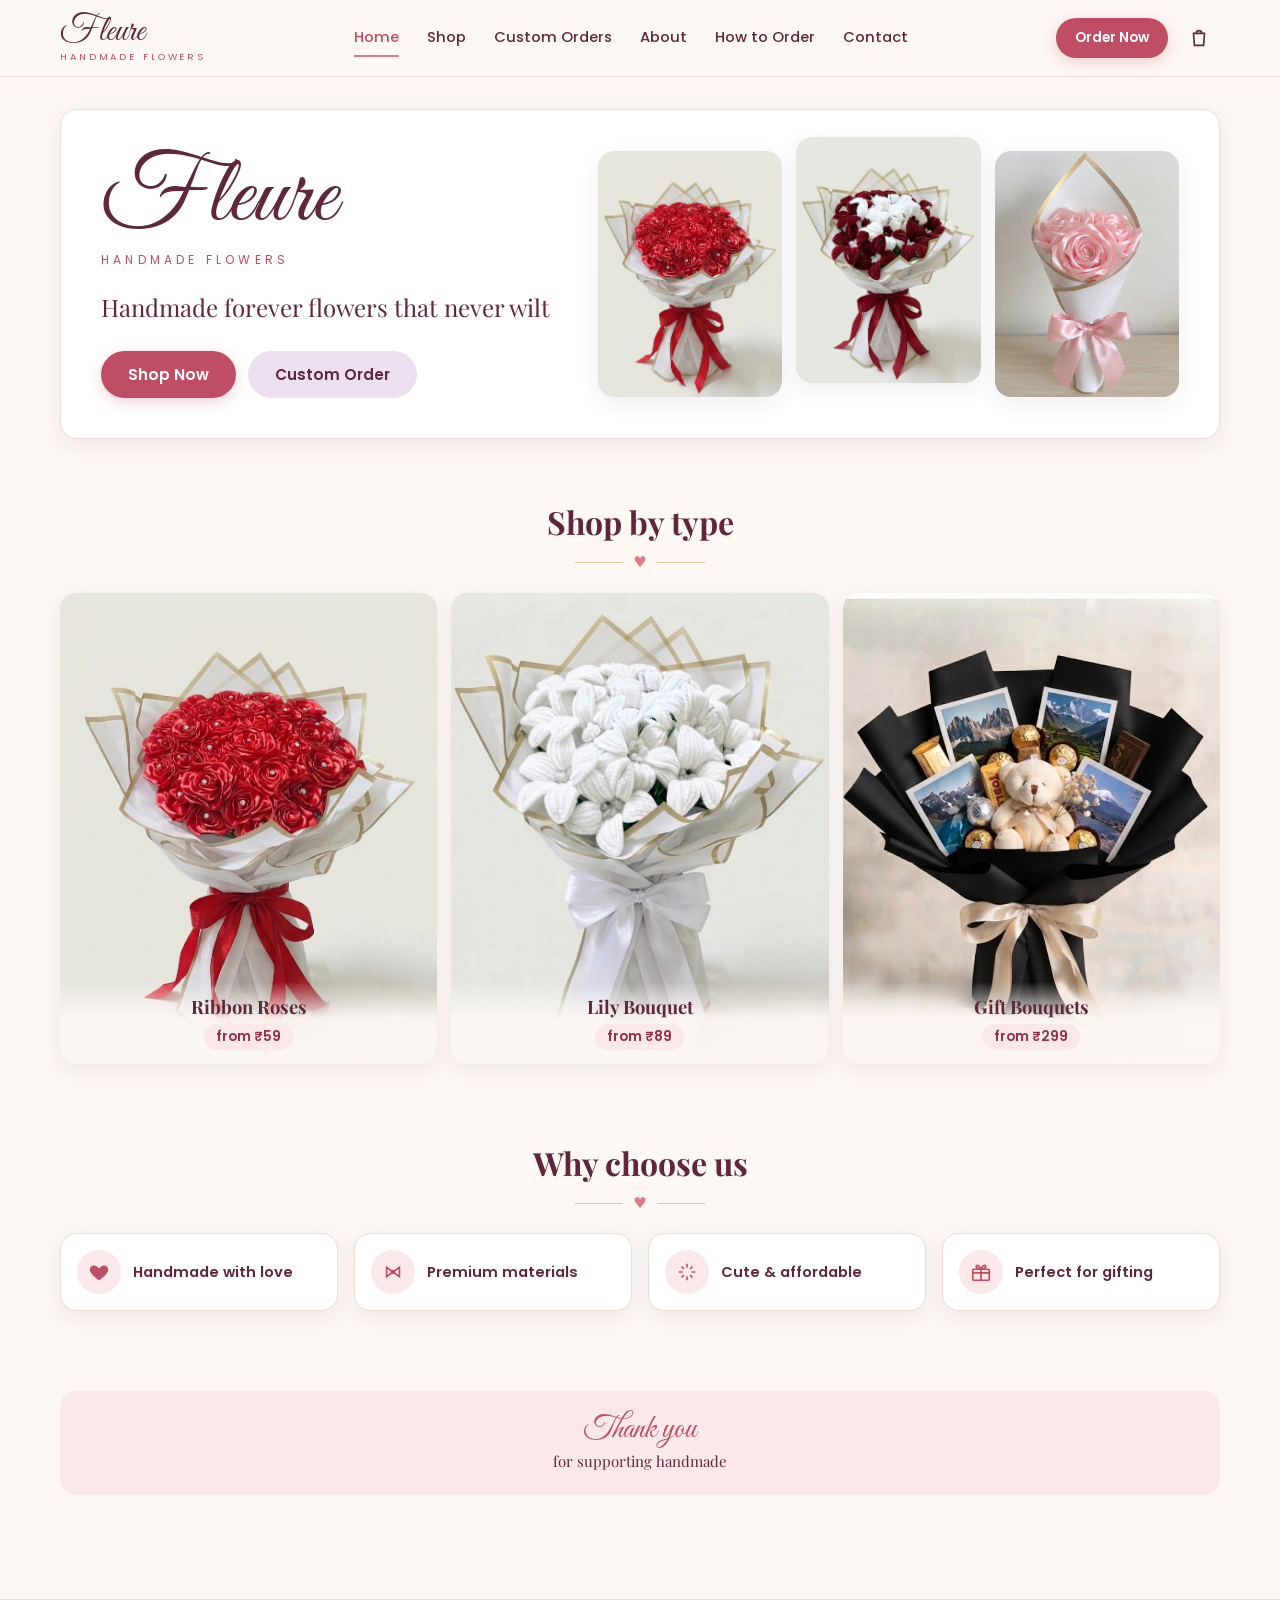
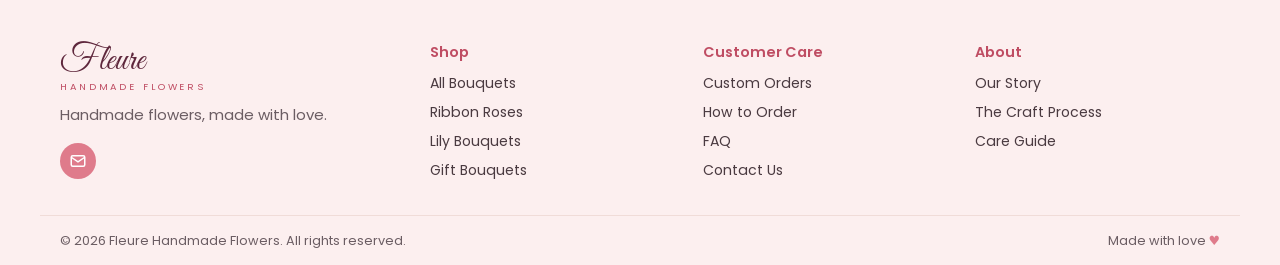
==== index.html @ 78aa7c86 "Shop email, payment step with QR and screenshot upload, save screenshots to Drive Co-Authored-By: Cl" ====
<!doctype html>
<html lang="en">
<head>
<meta charset="utf-8">
<meta name="viewport" content="width=device-width, initial-scale=1">
<link rel="preconnect" href="https://fonts.googleapis.com">
<link rel="preconnect" href="https://fonts.gstatic.com" crossorigin>
<link href="https://fonts.googleapis.com/css2?family=Great+Vibes&family=Playfair+Display:wght@500;600;700&family=Poppins:wght@400;500;600&display=swap" rel="stylesheet">
<link rel="stylesheet" href="assets/css/styles.css?v=202610241151">
<link rel="icon" href="assets/favicon.svg" type="image/svg+xml">
<title>Fleure | Handmade Flower Bouquets</title>
<meta name="description" content="Handmade forever flowers that never wilt: pipe-cleaner and satin ribbon bouquets, made to order. Order online.">
</head>
<body data-page="home">
<main id="main">
  <section class="hero">
    <div class="container">
      <div class="hero-card panel">
        <div>
          <h1 class="hero-brand" data-shop-name>Fleure</h1>
          <p class="hero-sub">Handmade Flowers</p>
          <p class="hero-tagline">Handmade forever flowers that never wilt</p>
          <div class="hero-actions">
            <a class="btn btn-primary" href="shop.html">Shop Now</a>
            <a class="btn btn-secondary" href="custom.html">Custom Order</a>
          </div>
        </div>
        <div class="hero-images">
          <img src="assets/photos/rose-red_white-wrap.jpg" alt="Red satin ribbon roses in white wrap" width="300" height="400">
          <img src="assets/photos/lily-red-white_white-wrap.jpg" alt="Red and white pipe-cleaner lily bouquet" width="300" height="400">
          <img src="assets/sizes/pink/white-plain-3.jpg" alt="Pink satin ribbon roses in white wrap" width="300" height="400">
        </div>
      </div>
    </div>
  </section>

  <section class="section-tight">
    <div class="container">
      <h2 class="section-title">Shop by type</h2>
      <div class="divider">♥</div>
      <div class="cat-grid" id="categories"></div>
    </div>
  </section>

  <section class="section-tight">
    <div class="container">
      <h2 class="section-title">Why choose us</h2>
      <div class="divider">♥</div>
      <div class="features" id="why"></div>
    </div>
  </section>

  <section class="section-tight" id="reviews" hidden>
    <div class="container">
      <h2 class="section-title">What our customers say</h2>
      <div class="divider">♥</div>
      <div class="features" id="review-list"></div>
    </div>
  </section>

  <section class="section-tight">
    <div class="container">
      <div class="thanks"><span class="script">Thank you</span>for supporting handmade</div>
    </div>
  </section>
</main>
<script src="assets/js/data.js?v=202610241151"></script>
<script src="assets/js/bouquet.js?v=202610241151"></script>
<script src="assets/js/app.js?v=202610241151"></script>
<script>
  document.querySelectorAll("[data-shop-name]").forEach((el) => (el.textContent = SHOP.name));


  const catImage = { ribbon: "red-ribbon-roses", lily: "white-lily-bouquet", gift: "photo-teddy-bouquet" };
  document.getElementById("categories").innerHTML = CATEGORIES.map((c) => `
    <a class="cat-tile" href="shop.html#${c.id}">
      <img src="${productImage(byId(catImage[c.id]))}" alt="" loading="lazy" width="300" height="375">
      <div class="cat-label"><h3>${esc(c.short)}</h3><span class="price">${esc(c.priceLabel)}</span></div>
    </a>`).join("");

  document.getElementById("why").innerHTML = [
    ["heart", "Handmade with love"], ["ribbon", "Premium materials"], ["sparkle", "Cute & affordable"], ["gift", "Perfect for gifting"],
  ].map(([icon, text]) => `<div class="feature panel"><span class="feature-icon">${ICONS[icon]}</span><strong>${text}</strong></div>`).join("");

  if (REVIEWS.length) {
    document.getElementById("reviews").hidden = false;
    document.getElementById("review-list").innerHTML = REVIEWS.map((r) => `<blockquote class="panel" style="margin:0;padding:18px"><p>“${esc(r.text)}”</p><cite class="muted">— ${esc(r.name)}</cite></blockquote>`).join("");
  }
</script>
</body>
</html>
---- assets/css/styles.css ----
/* Design tokens taken from the Canva design "Handmade flower shop website" */
:root {
  --bg: #fdf8f4;            /* cream page background */
  --surface: #ffffff;       /* cards */
  --blush: #fbe9ea;         /* soft pink bands */
  --blush-2: #fcefef;       /* footer */
  --lavender: #ecdff0;      /* secondary button and accents */
  --line: #f0dcd8;          /* card borders */
  --plum: #5e273c;          /* main headings and text */
  --wine: #8f3047;          /* page titles */
  --rose: #df7b8b;          /* pink accents, badges, hearts */
  --rose-strong: #bf4d63;   /* buttons: design pink deepened so white text passes contrast */
  --rose-strong-hover: #a63f55;
  --gold: #c9a46a;
  --text: #4a3a40;
  --muted: #6b5d63;

  --font-heading: "Playfair Display", Georgia, serif;
  --font-script: "Great Vibes", cursive;
  --font-body: "Poppins", system-ui, sans-serif;

  --radius: 16px;
  --radius-sm: 10px;
  --pill: 999px;
  --shadow: 0 6px 20px rgba(94, 39, 60, 0.08);
  --shadow-hover: 0 10px 28px rgba(94, 39, 60, 0.14);
  --container: 1200px;
  --gap: 24px;
}

*, *::before, *::after { box-sizing: border-box; }
html { scroll-behavior: smooth; }
body {
  margin: 0;
  background: var(--bg);
  color: var(--text);
  font-family: var(--font-body);
  font-size: 15px;
  line-height: 1.65;
  -webkit-font-smoothing: antialiased;
}
img { max-width: 100%; height: auto; display: block; }
[hidden] { display: none !important; }
a { color: inherit; text-decoration: none; }
button, input, select, textarea { font: inherit; color: inherit; }
h1, h2, h3 { font-family: var(--font-heading); color: var(--plum); line-height: 1.2; margin: 0 0 .5em; }
h1 { font-size: clamp(2rem, 4vw, 3rem); color: var(--wine); }
h2 { font-size: clamp(1.5rem, 2.6vw, 2rem); }
h3 { font-size: 1.15rem; }
p { margin: 0 0 1em; }
.container { max-width: var(--container); margin: 0 auto; padding: 0 20px; }
.script { font-family: var(--font-script); color: var(--rose-strong); font-size: 1.5em; line-height: 1.1; }
.muted { color: var(--muted); }
.center { text-align: center; }
.visually-hidden { position: absolute; width: 1px; height: 1px; overflow: hidden; clip: rect(0 0 0 0); white-space: nowrap; }

:focus-visible { outline: 2px solid var(--plum); outline-offset: 3px; border-radius: 4px; }
.skip-link { position: absolute; left: -999px; top: 8px; background: var(--plum); color: #fff; padding: 8px 14px; border-radius: var(--pill); z-index: 100; }
.skip-link:focus { left: 8px; }

/* Heart divider used under section titles */
.divider { display: flex; align-items: center; justify-content: center; gap: 10px; color: var(--rose); margin: 4px auto 18px; }
.divider::before, .divider::after { content: ""; width: 48px; height: 1px; background: var(--gold); opacity: .6; }

/* Buttons */
.btn {
  display: inline-flex; align-items: center; justify-content: center; gap: 8px;
  min-height: 46px; padding: 10px 26px; border-radius: var(--pill); border: 1.5px solid transparent;
  font-weight: 600; font-size: .95rem; cursor: pointer;
  transition: background-color .2s ease, transform .2s ease, box-shadow .2s ease;
}
.btn svg { width: 18px; height: 18px; flex: none; }
.btn-primary { background: var(--rose-strong); color: #fff; box-shadow: 0 4px 14px rgba(191, 77, 99, .25); }
.btn-primary:hover { background: var(--rose-strong-hover); transform: translateY(-1px); }
.btn-secondary { background: var(--lavender); color: var(--plum); }
.btn-secondary:hover { background: #e2d0e8; transform: translateY(-1px); }
.btn-outline { background: transparent; border-color: var(--rose-strong); color: var(--rose-strong); min-height: 36px; padding: 6px 16px; font-size: .85rem; }
.btn-outline:hover { background: var(--rose-strong); color: #fff; }
.btn-block { width: 100%; }
.btn:disabled { opacity: .5; cursor: not-allowed; transform: none; }

/* Header */
.site-header { position: sticky; top: 0; z-index: 50; background: rgba(253, 248, 244, .96); border-bottom: 1px solid var(--line); backdrop-filter: blur(6px); }
.header-inner { display: flex; align-items: center; justify-content: space-between; gap: 20px; min-height: 76px; }
.logo { display: flex; flex-direction: column; align-items: flex-start; line-height: 1; }
.logo-name { font-family: var(--font-script); font-size: 2.2rem; color: var(--plum); }
.logo-sub { font-size: .6rem; letter-spacing: .3em; color: var(--rose-strong); text-transform: uppercase; margin-top: 2px; }
.nav { display: flex; gap: 28px; }
.nav a { font-size: .92rem; font-weight: 500; color: var(--plum); padding: 6px 0; border-bottom: 2px solid transparent; }
.nav a:hover, .nav a[aria-current="page"] { color: var(--rose-strong); border-bottom-color: var(--rose); }
.header-actions { display: flex; align-items: center; gap: 10px; }
.icon-btn { position: relative; width: 42px; height: 42px; border-radius: 50%; border: 0; background: transparent; color: var(--plum); display: inline-grid; place-items: center; cursor: pointer; }
.icon-btn:hover { background: var(--blush); }
.icon-btn svg { width: 22px; height: 22px; }
.badge { position: absolute; top: 2px; right: 0; min-width: 18px; height: 18px; padding: 0 5px; border-radius: var(--pill); background: var(--rose-strong); color: #fff; font-size: .7rem; font-weight: 600; display: grid; place-items: center; }
.badge[hidden] { display: none; }
.menu-toggle { display: none; }
.header-wa { min-height: 40px; padding: 6px 18px; font-size: .85rem; }

@media (max-width: 920px) {
  .menu-toggle { display: inline-grid; }
  .header-wa { display: none; }
  .nav { position: fixed; inset: 76px 0 auto 0; flex-direction: column; gap: 0; background: var(--bg); border-bottom: 1px solid var(--line); padding: 8px 20px 16px; display: none; }
  .nav.open { display: flex; }
  .nav a { padding: 12px 0; border-bottom: 1px solid var(--line); }
}

/* Sections */
.section { padding: 64px 0; }
.section-tight { padding: 40px 0; }
.section-title { text-align: center; margin-bottom: 8px; }
.band { background: var(--blush); }
.panel { background: var(--surface); border: 1px solid var(--line); border-radius: var(--radius); box-shadow: var(--shadow); }

/* Hero (home) */
.hero { padding: 32px 0 24px; }
.hero-card { display: grid; grid-template-columns: 1fr 1.25fr; align-items: center; gap: 32px; padding: 40px; background: linear-gradient(0deg, var(--surface), var(--surface)); }
.hero-brand { font-family: var(--font-script); font-size: clamp(3.5rem, 8vw, 6rem); color: var(--plum); line-height: 1; margin: 0; font-weight: 400; }
.hero-sub { letter-spacing: .35em; font-size: .75rem; text-transform: uppercase; color: var(--rose-strong); margin: 4px 0 18px; }
.hero-tagline { font-family: var(--font-heading); font-size: clamp(1.2rem, 2vw, 1.5rem); color: var(--plum); margin-bottom: 24px; }
.hero-actions { display: flex; flex-wrap: wrap; gap: 12px; }
.hero-images { display: grid; grid-template-columns: repeat(3, 1fr); gap: 14px; }
.hero-images img { width: 100%; aspect-ratio: 3 / 4; object-fit: cover; border-radius: var(--radius); box-shadow: var(--shadow); }
.hero-images img:nth-child(2) { transform: translateY(-14px); }
@media (max-width: 820px) {
  .hero-card { grid-template-columns: 1fr; padding: 28px 20px; text-align: center; }
  .hero-actions { justify-content: center; }
}

/* Category tiles (home) */
.cat-grid { display: grid; grid-template-columns: repeat(auto-fit, minmax(140px, 1fr)); gap: 14px; }
.cat-tile { position: relative; overflow: hidden; border-radius: var(--radius); background: var(--blush); box-shadow: var(--shadow); transition: transform .2s ease, box-shadow .2s ease; }
.cat-tile img { width: 100%; aspect-ratio: 4 / 5; object-fit: cover; }
.cat-tile .cat-label { position: absolute; left: 0; right: 0; bottom: 0; padding: 14px; text-align: center; background: linear-gradient(transparent, rgba(253, 248, 244, .95) 45%); }
.cat-tile h3 { margin: 0 0 6px; }
.cat-tile:hover { transform: translateY(-3px); box-shadow: var(--shadow-hover); }

/* Price pill */
.price { display: inline-block; padding: 2px 12px; border-radius: var(--pill); background: var(--blush); color: var(--wine); font-weight: 600; font-size: .85rem; }
.price .was { font-weight: 400; opacity: .6; margin-left: 4px; }
.price-lg { font-size: 1.1rem; padding: 4px 16px; }

/* Product cards */
.product-grid { display: grid; grid-template-columns: repeat(auto-fill, minmax(135px, 1fr)); gap: 14px; }
.card { background: var(--surface); border: 1px solid var(--line); border-radius: var(--radius); padding: 10px 10px 14px; text-align: center; display: flex; flex-direction: column; align-items: center; gap: 8px; transition: transform .2s ease, box-shadow .2s ease; }
.card:hover { transform: translateY(-3px); box-shadow: var(--shadow-hover); }
.card-img { width: 100%; aspect-ratio: 4 / 5; object-fit: cover; border-radius: var(--radius-sm); background: var(--blush); }
.card h3 { font-family: var(--font-body); font-size: .9rem; font-weight: 600; margin: 0; color: var(--plum); }
.card .card-link { display: contents; }

/* Shop page */
.shop-head { display: flex; flex-wrap: wrap; align-items: end; justify-content: space-between; gap: 16px; padding-top: 40px; }
.filters { display: flex; flex-wrap: wrap; gap: 8px; }
.chip { border: 1.5px solid var(--rose); background: var(--surface); color: var(--plum); border-radius: var(--pill); padding: 6px 16px; font-size: .85rem; cursor: pointer; }
.chip[aria-pressed="true"] { background: var(--rose-strong); border-color: var(--rose-strong); color: #fff; }
.shop-row { display: grid; grid-template-columns: 220px 1fr; gap: 16px; padding: 16px; margin-top: 20px; background: var(--blush-2); border-radius: var(--radius); }
.shop-row-label { background: var(--surface); border-radius: var(--radius); padding: 20px; display: flex; flex-direction: column; justify-content: center; gap: 10px; border: 1px solid var(--line); }
.shop-row-label h2 { font-size: 1.4rem; margin: 0; }
.shop-row-label .price { align-self: flex-start; }
@media (max-width: 760px) { .shop-row { grid-template-columns: 1fr; } }

/* Product detail */
.pdp { display: grid; grid-template-columns: 1.1fr 1fr; gap: 40px; padding-top: 40px; }
.gallery-main { width: 100%; max-width: 560px; aspect-ratio: 4 / 5; object-fit: cover; border-radius: var(--radius); background: var(--blush); }
.thumbs { display: grid; grid-template-columns: repeat(6, 1fr); gap: 10px; margin-top: 12px; }
.thumbs button { padding: 0; border: 2px solid transparent; border-radius: var(--radius-sm); overflow: hidden; background: none; cursor: pointer; }
.thumbs button[aria-current="true"] { border-color: var(--rose-strong); }
.thumbs img { aspect-ratio: 1; object-fit: cover; width: 100%; }
.pdp h1 { margin-bottom: 10px; }
.option-group { border: 0; padding: 0; margin: 0 0 18px; }
.option-group legend, .field label, .field-label { font-weight: 600; font-size: .88rem; color: var(--plum); margin-bottom: 8px; display: block; }
.swatches { display: flex; flex-wrap: wrap; gap: 8px; }
.swatch input { position: absolute; opacity: 0; pointer-events: none; }
.swatch span { display: inline-block; padding: 6px 14px; border-radius: var(--pill); border: 1.5px solid var(--line); background: var(--surface); font-size: .85rem; cursor: pointer; }
.swatch input:checked + span { border-color: var(--rose-strong); background: var(--blush); color: var(--wine); font-weight: 600; }
.swatch input:disabled + span { opacity: .4; cursor: not-allowed; text-decoration: line-through; }
.swatch input:focus-visible + span { outline: 2px solid var(--plum); outline-offset: 2px; }
.qty { display: inline-flex; align-items: center; border: 1.5px solid var(--line); border-radius: var(--pill); background: var(--surface); }
.qty button { width: 40px; height: 40px; border: 0; background: none; cursor: pointer; font-size: 1.1rem; color: var(--plum); border-radius: 50%; }
.qty input { width: 44px; text-align: center; border: 0; background: none; -moz-appearance: textfield; }
.qty input::-webkit-outer-spin-button, .qty input::-webkit-inner-spin-button { -webkit-appearance: none; }
.pdp-actions { display: grid; grid-template-columns: 1fr 1fr; gap: 12px; margin: 20px 0 14px; }
.note-box { display: flex; gap: 12px; align-items: flex-start; padding: 14px; border-radius: var(--radius-sm); background: var(--blush-2); font-size: .85rem; color: var(--muted); }
@media (max-width: 820px) { .pdp { grid-template-columns: 1fr; gap: 24px; } }

/* Forms */
.form-grid { display: grid; grid-template-columns: 1fr 1fr; gap: 14px 18px; }
.field { display: flex; flex-direction: column; }
.field.full { grid-column: 1 / -1; }
.input, select.input, textarea.input { width: 100%; border: 1.5px solid var(--line); background: var(--surface); border-radius: var(--radius-sm); padding: 10px 14px; min-height: 44px; }
textarea.input { min-height: 96px; resize: vertical; }
.input:focus { border-color: var(--rose-strong); outline: none; box-shadow: 0 0 0 3px rgba(223, 123, 139, .2); }
.input[aria-invalid="true"] { border-color: #b3261e; }
.error { color: #b3261e; font-size: .8rem; margin-top: 4px; min-height: 1em; }
.counter { font-size: .75rem; color: var(--muted); text-align: right; margin-top: 4px; }
@media (max-width: 640px) { .form-grid { grid-template-columns: 1fr; } }

/* Steps */
.steps { display: grid; grid-template-columns: repeat(auto-fit, minmax(170px, 1fr)); gap: 16px; }
.step { text-align: center; padding: 18px 14px; }
.step-num { width: 34px; height: 34px; border-radius: 50%; display: inline-grid; place-items: center; background: var(--rose); color: #fff; font-weight: 600; margin-bottom: 8px; }
.step img { width: 100%; aspect-ratio: 4 / 3; object-fit: cover; border-radius: var(--radius-sm); margin-top: 10px; }
.step-list { list-style: none; margin: 0 0 24px; padding: 0; display: grid; gap: 12px; }
.step-list li { display: flex; align-items: center; gap: 14px; padding: 12px 16px; background: var(--surface); border: 1px solid var(--line); border-radius: var(--radius-sm); font-weight: 500; color: var(--plum); }
.step-list .step-num { margin: 0; flex: none; }

/* Feature row */
.features { display: grid; grid-template-columns: repeat(auto-fit, minmax(180px, 1fr)); gap: 16px; }
.feature { display: flex; align-items: center; gap: 12px; padding: 16px; }
.feature-icon { width: 44px; height: 44px; border-radius: 50%; background: var(--blush); color: var(--rose-strong); display: grid; place-items: center; flex: none; }
.feature-icon svg { width: 22px; height: 22px; }
.feature strong { color: var(--plum); font-weight: 600; font-size: .92rem; }

/* Split layout */
.split { display: grid; grid-template-columns: 1fr 1fr; gap: 40px; align-items: center; }
.split img.rounded { border-radius: var(--radius); box-shadow: var(--shadow); width: 100%; aspect-ratio: 4 / 3; object-fit: cover; }
@media (max-width: 820px) { .split { grid-template-columns: 1fr; gap: 24px; } }

/* Contact channel cards */
.channels { display: grid; grid-template-columns: repeat(auto-fit, minmax(160px, 1fr)); gap: 16px; }
.channel { text-align: center; padding: 22px 16px; }
.channel .feature-icon { margin: 0 auto 10px; width: 52px; height: 52px; background: var(--rose); color: #fff; }

/* FAQ */
.faq details { background: var(--surface); border: 1px solid var(--line); border-radius: var(--radius-sm); margin-bottom: 12px; }
.faq summary { cursor: pointer; padding: 14px 18px; font-family: var(--font-heading); font-weight: 600; color: var(--plum); list-style: none; display: flex; justify-content: space-between; gap: 10px; }
.faq summary::-webkit-details-marker { display: none; }
.faq summary::after { content: "+"; width: 26px; height: 26px; flex: none; border-radius: 50%; background: var(--rose); color: #fff; display: grid; place-items: center; font-family: var(--font-body); }
.faq details[open] summary::after { content: "−"; }
.faq details p { padding: 0 18px 16px; margin: 0; color: var(--muted); }

/* Thank-you band */
.thanks { text-align: center; padding: 22px; background: var(--blush); border-radius: var(--radius); font-family: var(--font-heading); color: var(--plum); }
.thanks .script { display: block; font-size: 2rem; }

/* Cart drawer */
.drawer-backdrop { position: fixed; inset: 0; background: rgba(60, 30, 40, .35); z-index: 80; }
.drawer { position: fixed; top: 0; right: 0; bottom: 0; width: min(420px, 100%); background: var(--bg); z-index: 90; display: flex; flex-direction: column; box-shadow: -10px 0 30px rgba(0, 0, 0, .12); }
.drawer[hidden], .drawer-backdrop[hidden] { display: none; }
.drawer-head { display: flex; align-items: center; justify-content: space-between; padding: 18px 20px; border-bottom: 1px solid var(--line); }
.drawer-head h2 { margin: 0; font-size: 1.3rem; }
.drawer-body { flex: 1; overflow-y: auto; padding: 16px 20px; }
.drawer-foot { padding: 16px 20px; border-top: 1px solid var(--line); display: grid; gap: 10px; }
.cart-item { display: grid; grid-template-columns: 64px 1fr auto; gap: 12px; align-items: center; padding: 10px 0; border-bottom: 1px solid var(--line); }
.cart-item img { width: 64px; height: 80px; object-fit: cover; border-radius: 8px; }
.cart-item .meta { font-size: .78rem; color: var(--muted); }
.cart-item .remove { border: 0; background: none; color: var(--rose-strong); cursor: pointer; font-size: .8rem; text-decoration: underline; padding: 4px; }
.cart-total { display: flex; justify-content: space-between; font-weight: 600; color: var(--plum); }
.empty { text-align: center; padding: 40px 10px; color: var(--muted); }

/* Toast */
.toast { position: fixed; left: 50%; bottom: 24px; transform: translateX(-50%); background: var(--plum); color: #fff; padding: 10px 20px; border-radius: var(--pill); font-size: .9rem; z-index: 100; box-shadow: var(--shadow-hover); }
.toast[hidden] { display: none; }

/* Footer */
.site-footer { background: var(--blush-2); margin-top: 64px; padding: 44px 0 0; border-top: 1px solid var(--line); }
.footer-grid { display: grid; grid-template-columns: 1.4fr repeat(3, 1fr); gap: 28px; }
.footer-grid h3 { font-family: var(--font-body); font-size: .9rem; font-weight: 600; color: var(--rose-strong); margin-bottom: 10px; }
.footer-grid ul { list-style: none; margin: 0; padding: 0; display: grid; gap: 6px; font-size: .88rem; }
.footer-grid a:hover { color: var(--rose-strong); }
.socials { display: flex; gap: 10px; margin-top: 12px; }
.socials a { width: 36px; height: 36px; border-radius: 50%; background: var(--rose); color: #fff; display: grid; place-items: center; }
.socials svg { width: 18px; height: 18px; }
.footer-bottom { margin-top: 32px; padding-top: 14px; padding-bottom: 14px; border-top: 1px solid var(--line); display: flex; flex-wrap: wrap; justify-content: space-between; gap: 8px; font-size: .8rem; color: var(--muted); }
@media (max-width: 760px) { .footer-grid { grid-template-columns: 1fr 1fr; } .footer-grid > :first-child { grid-column: 1 / -1; } }

@media (prefers-reduced-motion: reduce) {
  *, *::before, *::after { transition: none !important; animation: none !important; scroll-behavior: auto !important; }
}

.price-table-wrap { margin-top: 24px; }
.price-table { width: 100%; border-collapse: collapse; font-size: .92rem; }
.price-table th, .price-table td { text-align: left; padding: 10px 8px; border-bottom: 1px solid var(--line); }
.price-table thead th { font-weight: 500; color: var(--muted); font-size: .85rem; }
.price-table tbody th { font-weight: 600; }
.price-table .offer { display: inline-block; margin-left: 6px; padding: 0 8px; border-radius: var(--pill); background: var(--blush); color: var(--wine); font-size: .75rem; font-weight: 600; }
.price-table .was { opacity: .55; margin-left: 4px; }
.price-table tr.is-current { background: var(--blush); }
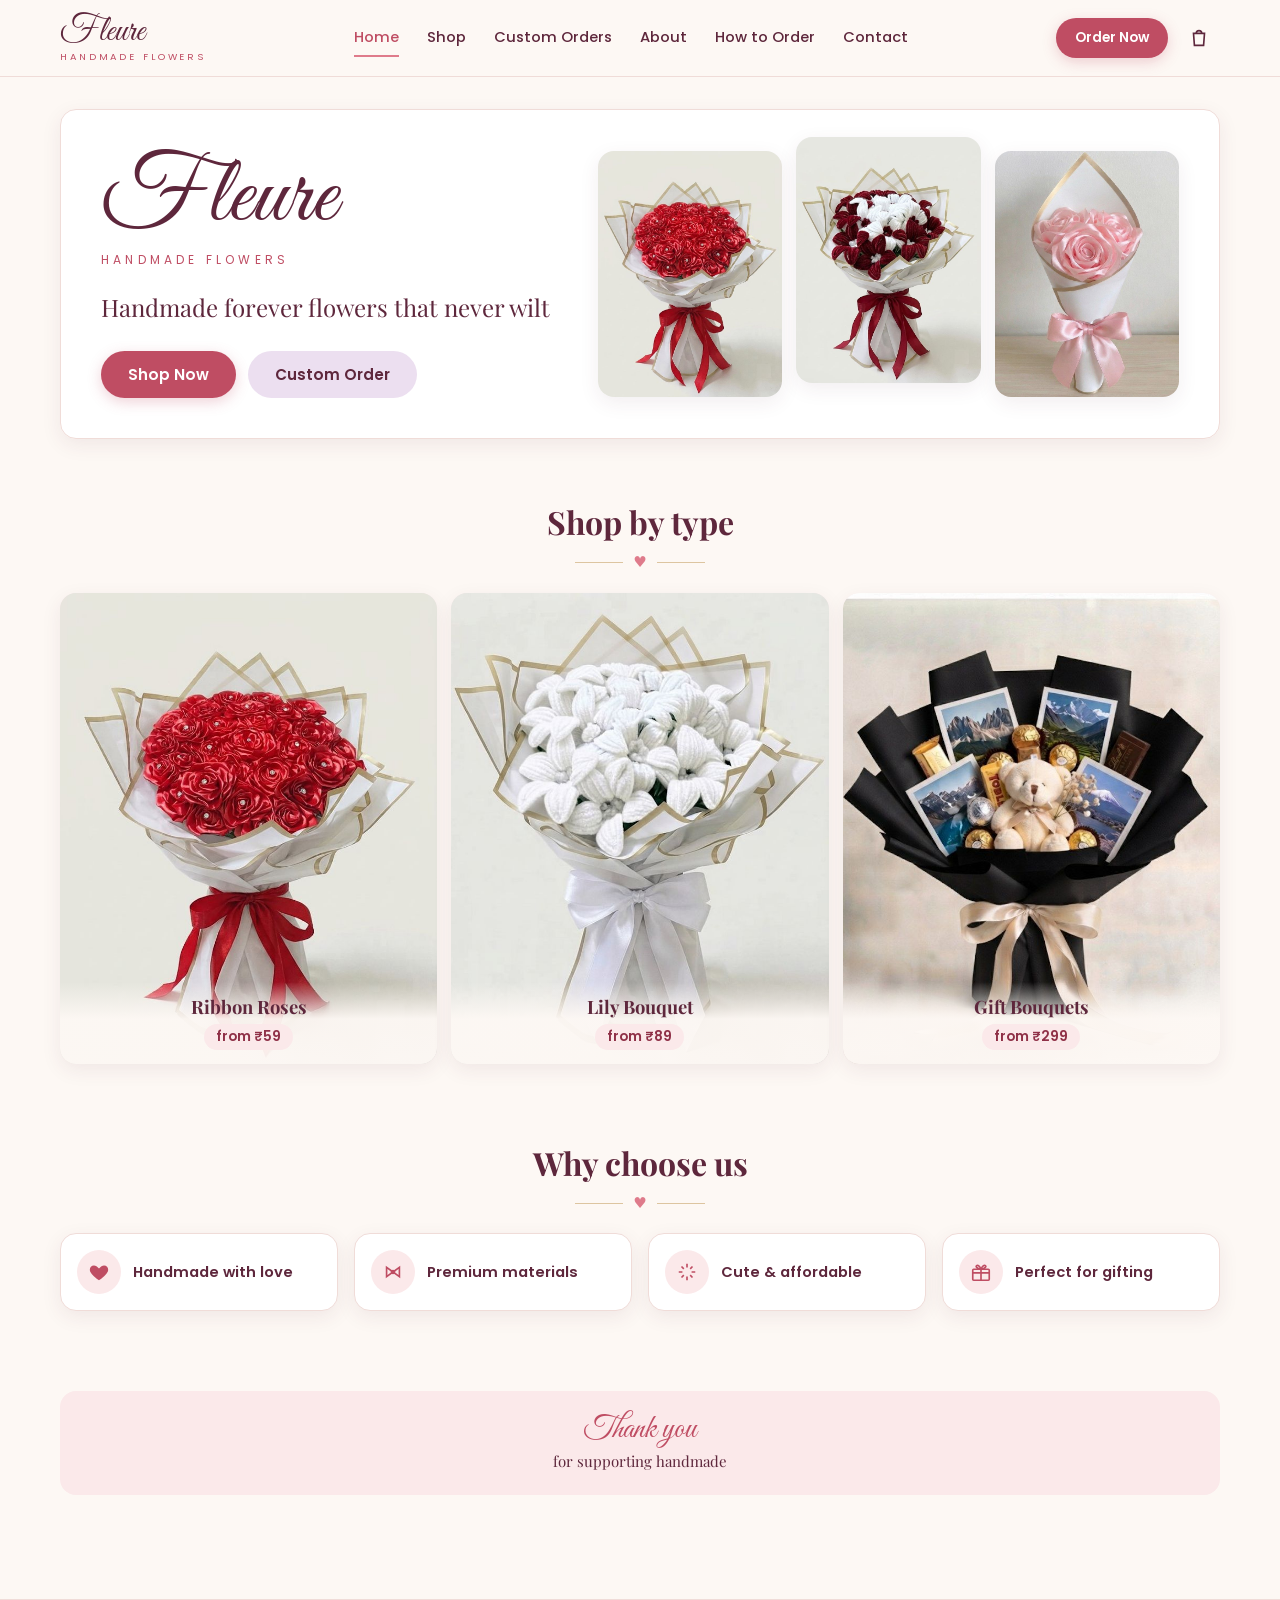
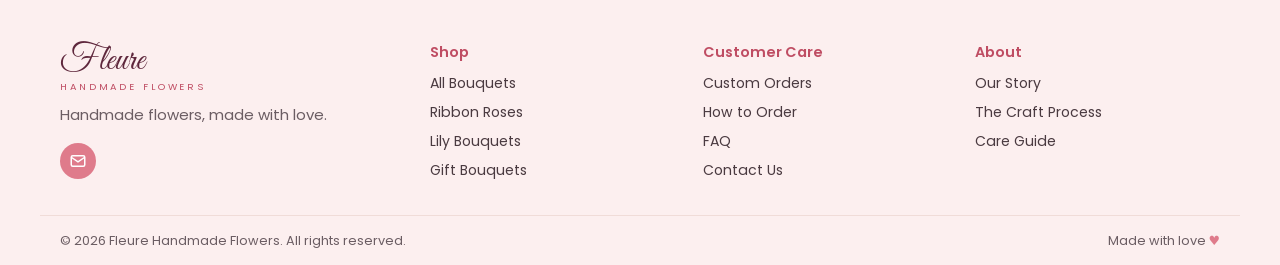
==== commit 3b75fc5f: "Pre-launch: compress images, link previews, sitemap, analytics hook, alt text and wording fixes Co-A" ====
--- a/index.html
+++ b/index.html
@@ -6,10 +6,21 @@
 <link rel="preconnect" href="https://fonts.googleapis.com">
 <link rel="preconnect" href="https://fonts.gstatic.com" crossorigin>
 <link href="https://fonts.googleapis.com/css2?family=Great+Vibes&family=Playfair+Display:wght@500;600;700&family=Poppins:wght@400;500;600&display=swap" rel="stylesheet">
-<link rel="stylesheet" href="assets/css/styles.css?v=202610241151">
+<link rel="stylesheet" href="assets/css/styles.css?v=202610241646">
 <link rel="icon" href="assets/favicon.svg" type="image/svg+xml">
 <title>Fleure | Handmade Flower Bouquets</title>
 <meta name="description" content="Handmade forever flowers that never wilt: pipe-cleaner and satin ribbon bouquets, made to order. Order online.">
+<meta name="theme-color" content="#FBF4F1">
+<link rel="canonical" href="https://sahil-sinha-11.github.io/flower-website/">
+<meta property="og:type" content="website">
+<meta property="og:site_name" content="Fleure">
+<meta property="og:title" content="Fleure | Handmade Flower Bouquets">
+<meta property="og:description" content="Handmade forever flowers that never wilt: pipe-cleaner and satin ribbon bouquets, made to order. Order online.">
+<meta property="og:url" content="https://sahil-sinha-11.github.io/flower-website/">
+<meta property="og:image" content="https://sahil-sinha-11.github.io/flower-website/assets/og-image.jpg">
+<meta property="og:image:width" content="1200">
+<meta property="og:image:height" content="630">
+<meta name="twitter:card" content="summary_large_image">
 </head>
 <body data-page="home">
 <main id="main">
@@ -64,9 +75,9 @@
     </div>
   </section>
 </main>
-<script src="assets/js/data.js?v=202610241151"></script>
-<script src="assets/js/bouquet.js?v=202610241151"></script>
-<script src="assets/js/app.js?v=202610241151"></script>
+<script src="assets/js/data.js?v=202610241646"></script>
+<script src="assets/js/bouquet.js?v=202610241646"></script>
+<script src="assets/js/app.js?v=202610241646"></script>
 <script>
   document.querySelectorAll("[data-shop-name]").forEach((el) => (el.textContent = SHOP.name));
 
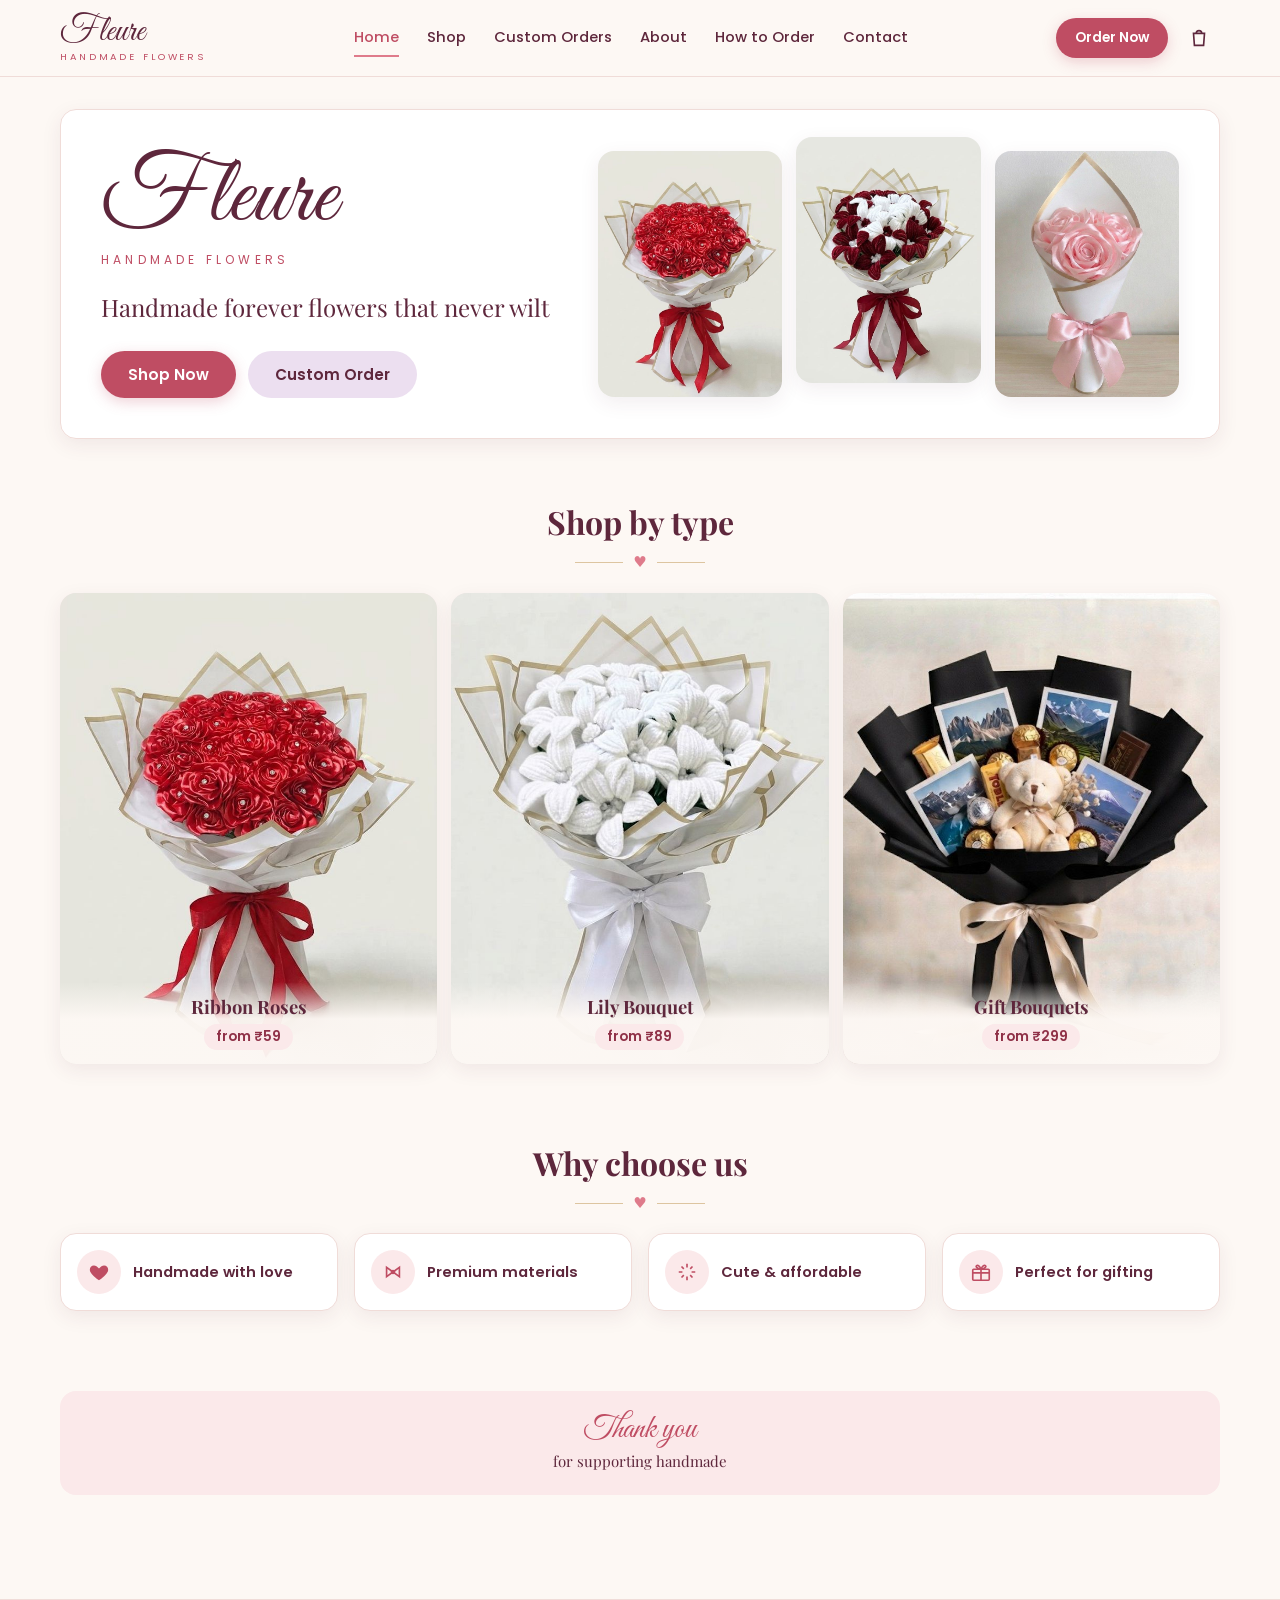
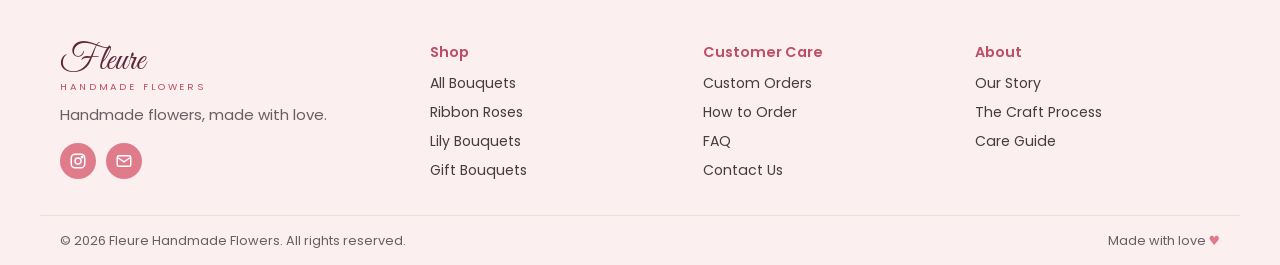
==== commit 3da879af: "Add Instagram link Co-Authored-By: Claude Opus 5.5 (1M context) <noreply@anthropic.com> Claude-Sessi" ====
--- a/index.html
+++ b/index.html
@@ -6,7 +6,7 @@
 <link rel="preconnect" href="https://fonts.googleapis.com">
 <link rel="preconnect" href="https://fonts.gstatic.com" crossorigin>
 <link href="https://fonts.googleapis.com/css2?family=Great+Vibes&family=Playfair+Display:wght@500;600;700&family=Poppins:wght@400;500;600&display=swap" rel="stylesheet">
-<link rel="stylesheet" href="assets/css/styles.css?v=202610241646">
+<link rel="stylesheet" href="assets/css/styles.css?v=202610241740">
 <link rel="icon" href="assets/favicon.svg" type="image/svg+xml">
 <title>Fleure | Handmade Flower Bouquets</title>
 <meta name="description" content="Handmade forever flowers that never wilt: pipe-cleaner and satin ribbon bouquets, made to order. Order online.">
@@ -75,9 +75,9 @@
     </div>
   </section>
 </main>
-<script src="assets/js/data.js?v=202610241646"></script>
-<script src="assets/js/bouquet.js?v=202610241646"></script>
-<script src="assets/js/app.js?v=202610241646"></script>
+<script src="assets/js/data.js?v=202610241740"></script>
+<script src="assets/js/bouquet.js?v=202610241740"></script>
+<script src="assets/js/app.js?v=202610241740"></script>
 <script>
   document.querySelectorAll("[data-shop-name]").forEach((el) => (el.textContent = SHOP.name));
 
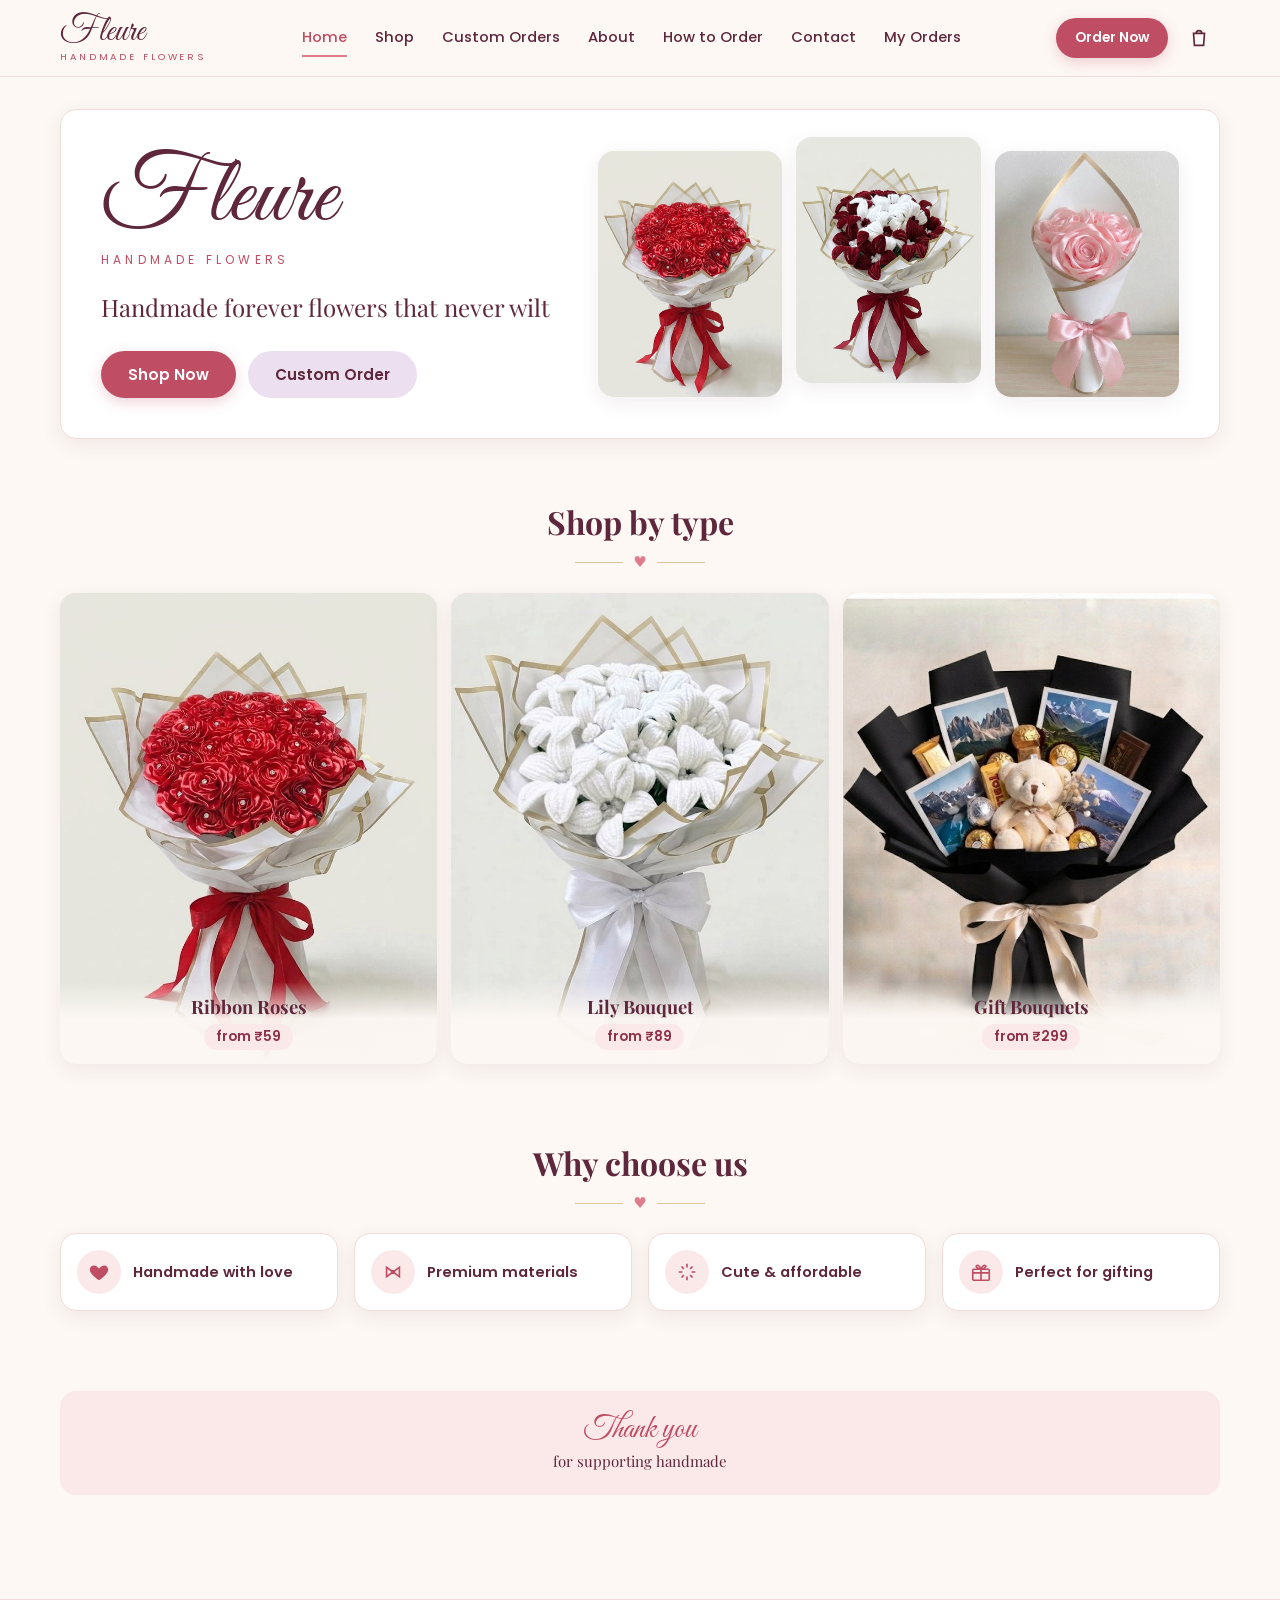
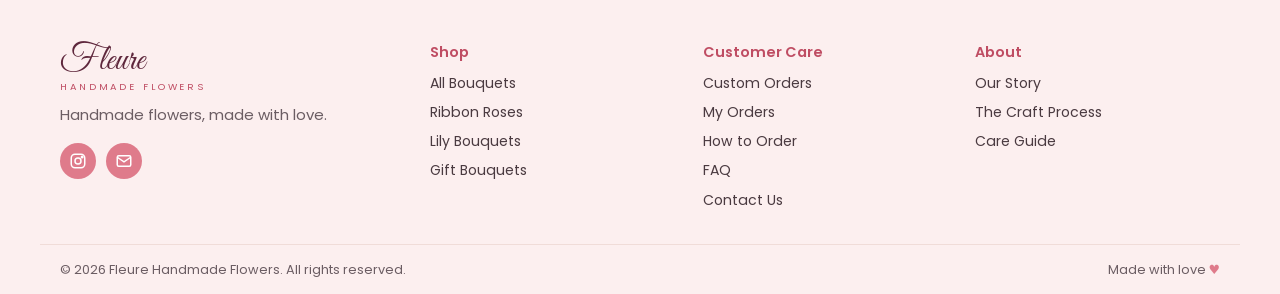
==== commit 564afb87: "Add My Orders page with delivery status and reviews Customers see their orders by email and phone, w" ====
--- a/index.html
+++ b/index.html
@@ -6,18 +6,18 @@
 <link rel="preconnect" href="https://fonts.googleapis.com">
 <link rel="preconnect" href="https://fonts.gstatic.com" crossorigin>
 <link href="https://fonts.googleapis.com/css2?family=Great+Vibes&family=Playfair+Display:wght@500;600;700&family=Poppins:wght@400;500;600&display=swap" rel="stylesheet">
-<link rel="stylesheet" href="assets/css/styles.css?v=202610241740">
+<link rel="stylesheet" href="assets/css/styles.css?v=202610242001">
 <link rel="icon" href="assets/favicon.svg" type="image/svg+xml">
 <title>Fleure | Handmade Flower Bouquets</title>
 <meta name="description" content="Handmade forever flowers that never wilt: pipe-cleaner and satin ribbon bouquets, made to order. Order online.">
 <meta name="theme-color" content="#FBF4F1">
-<link rel="canonical" href="https://sahil-sinha-11.github.io/flower-website/">
+<link rel="canonical" href="https://fleure-flower.github.io/fleure/">
 <meta property="og:type" content="website">
 <meta property="og:site_name" content="Fleure">
 <meta property="og:title" content="Fleure | Handmade Flower Bouquets">
 <meta property="og:description" content="Handmade forever flowers that never wilt: pipe-cleaner and satin ribbon bouquets, made to order. Order online.">
-<meta property="og:url" content="https://sahil-sinha-11.github.io/flower-website/">
-<meta property="og:image" content="https://sahil-sinha-11.github.io/flower-website/assets/og-image.jpg">
+<meta property="og:url" content="https://fleure-flower.github.io/fleure/">
+<meta property="og:image" content="https://fleure-flower.github.io/fleure/assets/og-image.jpg">
 <meta property="og:image:width" content="1200">
 <meta property="og:image:height" content="630">
 <meta name="twitter:card" content="summary_large_image">
@@ -75,9 +75,9 @@
     </div>
   </section>
 </main>
-<script src="assets/js/data.js?v=202610241740"></script>
-<script src="assets/js/bouquet.js?v=202610241740"></script>
-<script src="assets/js/app.js?v=202610241740"></script>
+<script src="assets/js/data.js?v=202610242001"></script>
+<script src="assets/js/bouquet.js?v=202610242001"></script>
+<script src="assets/js/app.js?v=202610242001"></script>
 <script>
   document.querySelectorAll("[data-shop-name]").forEach((el) => (el.textContent = SHOP.name));
 
--- a/assets/css/styles.css
+++ b/assets/css/styles.css
@@ -276,3 +276,27 @@
 .price-table .offer { display: inline-block; margin-left: 6px; padding: 0 8px; border-radius: var(--pill); background: var(--blush); color: var(--wine); font-size: .75rem; font-weight: 600; }
 .price-table .was { opacity: .55; margin-left: 4px; }
 .price-table tr.is-current { background: var(--blush); }
+
+/* Order confirmation popup */
+dialog.confirm { width: min(440px, calc(100% - 32px)); border: none; border-radius: var(--radius); padding: 24px; background: var(--surface); color: var(--text); box-shadow: 0 20px 60px rgba(60, 20, 35, .25); }
+dialog.confirm::backdrop { background: rgba(40, 20, 28, .45); }
+.confirm-actions { display: flex; gap: 10px; justify-content: flex-end; flex-wrap: wrap; margin-top: 16px; }
+
+/* My Orders */
+.order-card { padding: 20px; margin-bottom: 16px; }
+.order-top { display: flex; justify-content: space-between; align-items: flex-start; gap: 12px; flex-wrap: wrap; }
+.order-top .meta { color: var(--muted); font-size: .85rem; margin-top: 2px; }
+.status { padding: 4px 12px; border-radius: var(--pill); background: var(--blush); color: var(--wine); font-size: .8rem; font-weight: 600; white-space: nowrap; }
+.status-delivered { background: #e3f2e6; color: #23633a; }
+.status-cancelled { background: #eee; color: #555; }
+.steps { list-style: none; display: grid; grid-template-columns: repeat(4, 1fr); gap: 6px; padding: 0; margin: 16px 0 4px; font-size: .75rem; color: var(--muted); text-align: center; }
+.steps li { border-top: 4px solid var(--line); padding-top: 6px; }
+.steps li.done { border-color: var(--rose-strong); color: var(--text); }
+.order-items { font-size: .9rem; margin: 14px 0 6px; }
+.review { margin-top: 16px; padding-top: 16px; border-top: 1px solid var(--line); display: grid; gap: 10px; }
+.review .btn { justify-self: start; }
+.stars { display: inline-flex; flex-direction: row-reverse; justify-content: flex-end; gap: 2px; }
+.stars input { position: absolute; opacity: 0; width: 1px; height: 1px; }
+.stars label { font-size: 1.9rem; line-height: 1; color: #dcbfba; cursor: pointer; padding: 0 2px; }
+.stars input:checked ~ label, .stars label:hover, .stars label:hover ~ label { color: #e0a526; }
+.stars input:focus-visible + label { outline: 2px solid var(--rose-strong); border-radius: 4px; }
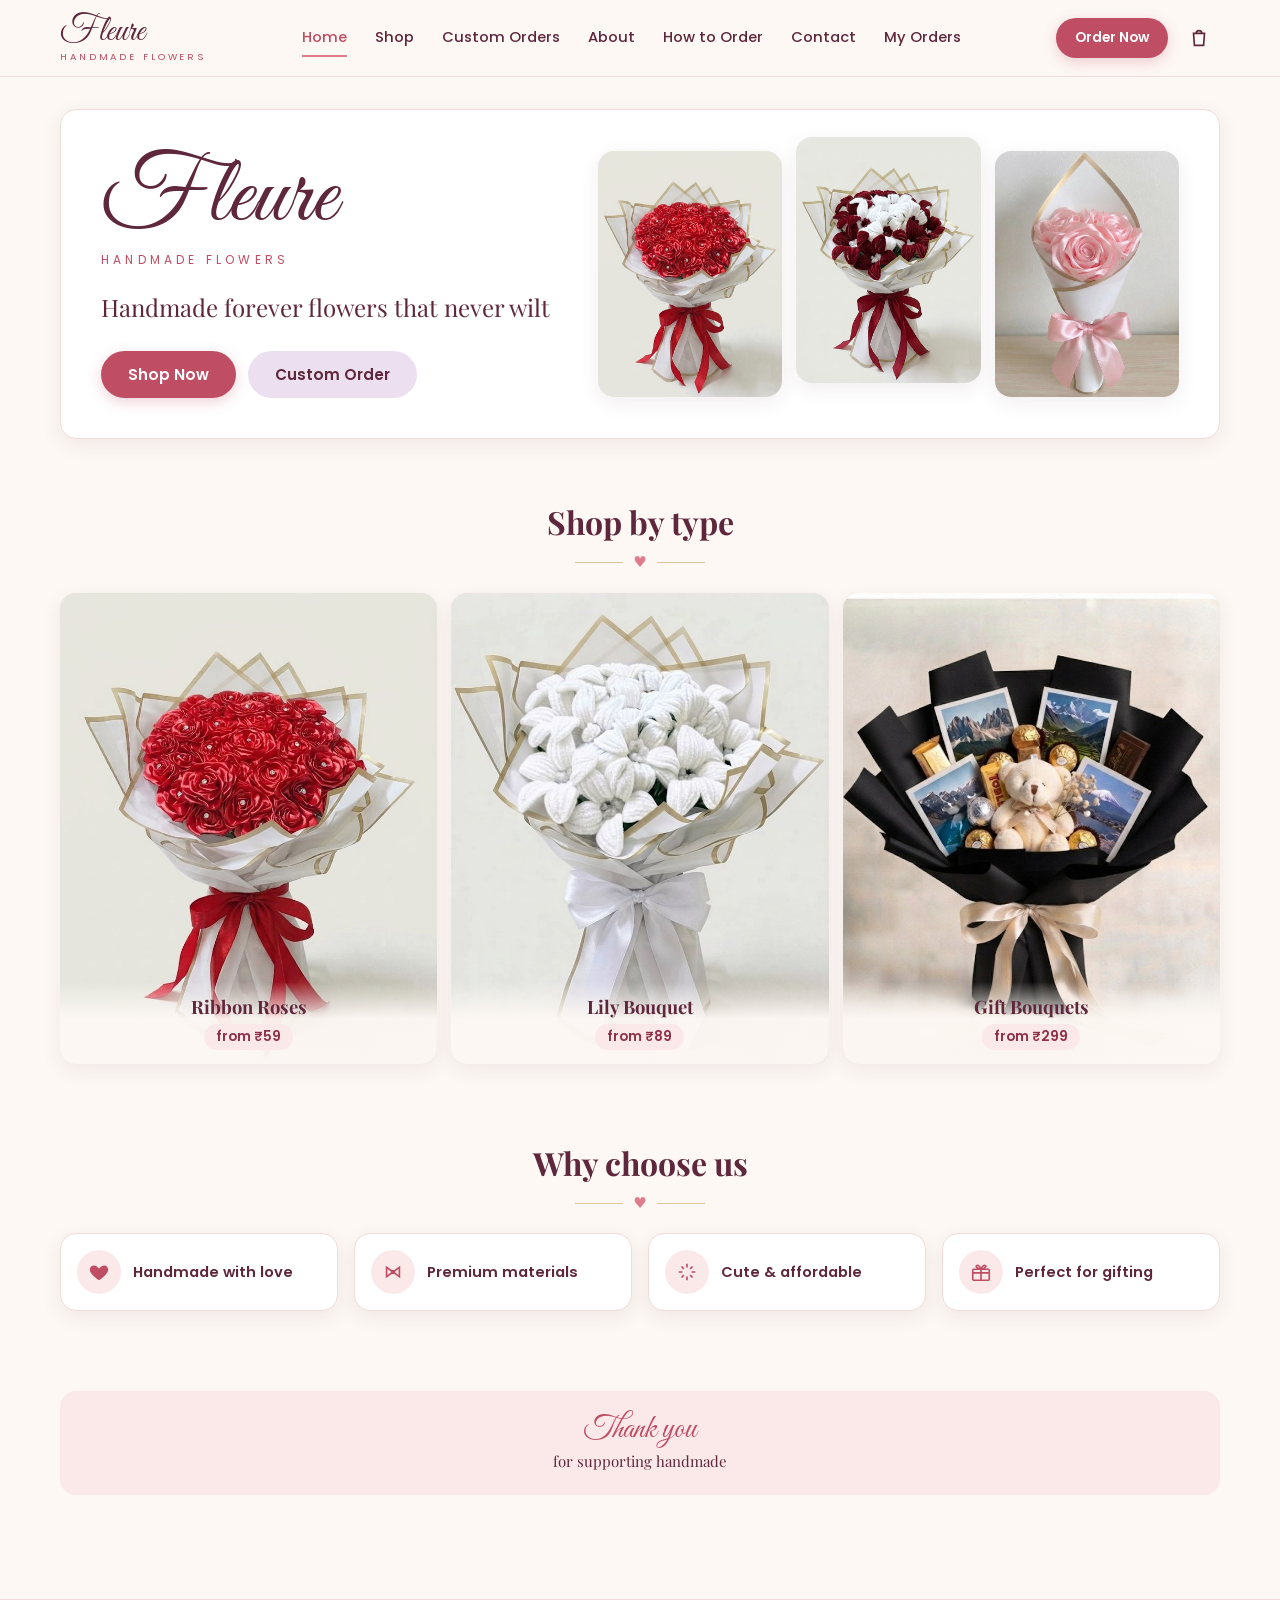
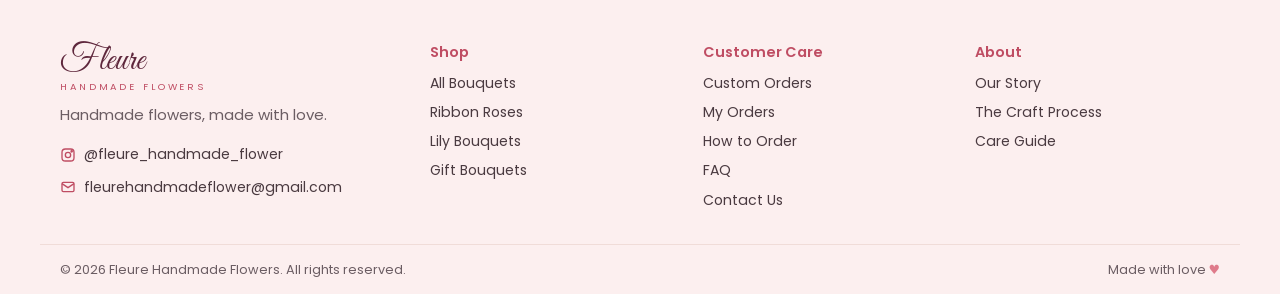
==== commit 4526499e: "Show the shop email and Instagram handle; update Instagram to fleure_handmade_flower Co-Authored-By:" ====
--- a/index.html
+++ b/index.html
@@ -6,7 +6,7 @@
 <link rel="preconnect" href="https://fonts.googleapis.com">
 <link rel="preconnect" href="https://fonts.gstatic.com" crossorigin>
 <link href="https://fonts.googleapis.com/css2?family=Great+Vibes&family=Playfair+Display:wght@500;600;700&family=Poppins:wght@400;500;600&display=swap" rel="stylesheet">
-<link rel="stylesheet" href="assets/css/styles.css?v=202610242001">
+<link rel="stylesheet" href="assets/css/styles.css?v=202610242006">
 <link rel="icon" href="assets/favicon.svg" type="image/svg+xml">
 <title>Fleure | Handmade Flower Bouquets</title>
 <meta name="description" content="Handmade forever flowers that never wilt: pipe-cleaner and satin ribbon bouquets, made to order. Order online.">
@@ -75,9 +75,9 @@
     </div>
   </section>
 </main>
-<script src="assets/js/data.js?v=202610242001"></script>
-<script src="assets/js/bouquet.js?v=202610242001"></script>
-<script src="assets/js/app.js?v=202610242001"></script>
+<script src="assets/js/data.js?v=202610242006"></script>
+<script src="assets/js/bouquet.js?v=202610242006"></script>
+<script src="assets/js/app.js?v=202610242006"></script>
 <script>
   document.querySelectorAll("[data-shop-name]").forEach((el) => (el.textContent = SHOP.name));
 
--- a/assets/css/styles.css
+++ b/assets/css/styles.css
@@ -300,3 +300,7 @@
 .stars label { font-size: 1.9rem; line-height: 1; color: #dcbfba; cursor: pointer; padding: 0 2px; }
 .stars input:checked ~ label, .stars label:hover, .stars label:hover ~ label { color: #e0a526; }
 .stars input:focus-visible + label { outline: 2px solid var(--rose-strong); border-radius: 4px; }
+
+.footer-contact { list-style: none; padding: 0; margin: 14px 0 0; display: grid; gap: 8px; font-size: .85rem; }
+.footer-contact a { display: inline-flex; align-items: center; gap: 8px; overflow-wrap: anywhere; }
+.footer-contact svg { width: 16px; height: 16px; flex: none; color: var(--rose-strong); }
